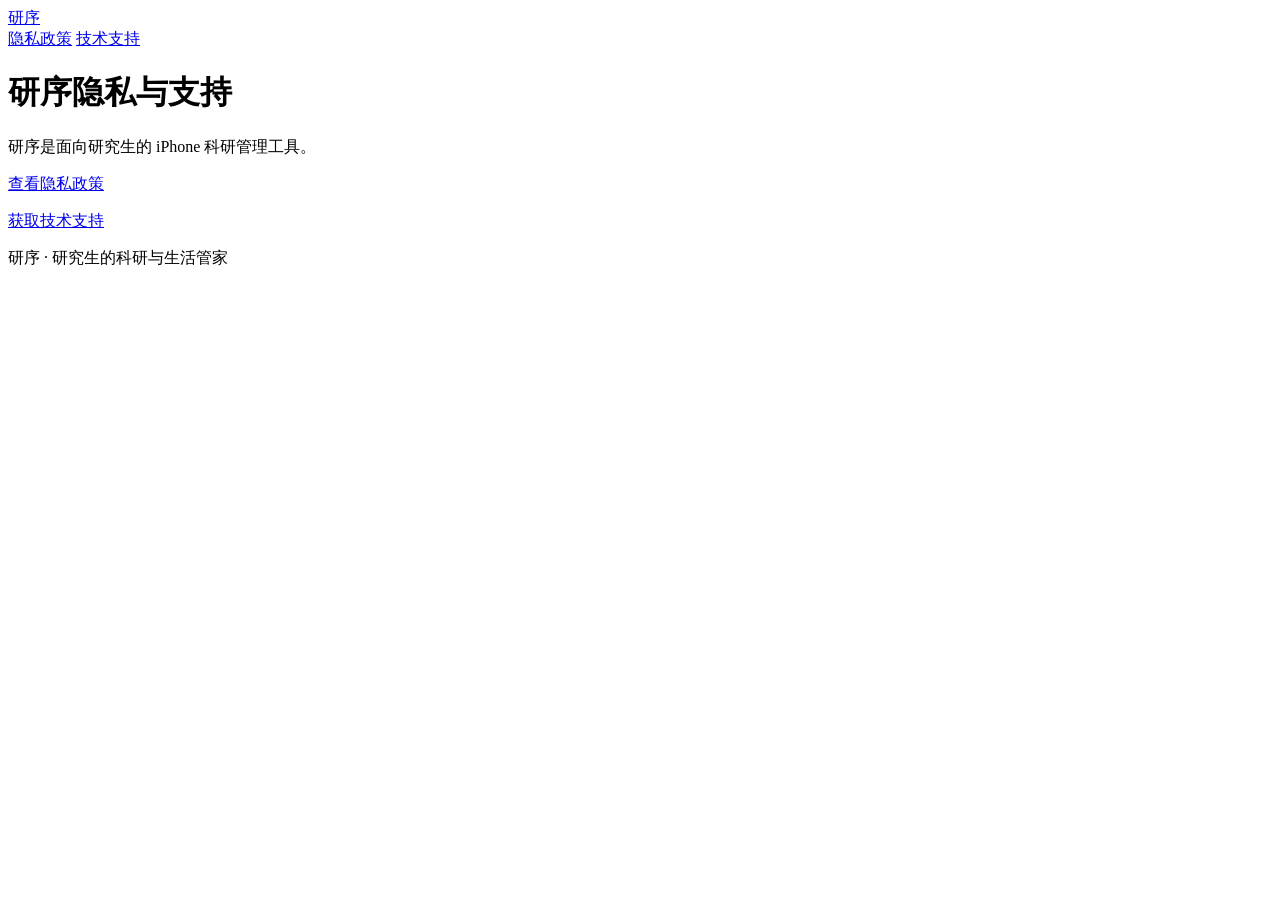
==== index.html @ a757e45b "Publish Yanxu support and privacy pages" ====
<!doctype html>
<html lang="zh-Hans">
<head>
  <meta charset="utf-8">
  <meta name="viewport" content="width=device-width, initial-scale=1">
  <meta name="description" content="研序 iPhone App 的隐私政策与技术支持">
  <title>研序隐私与支持 · 研序</title>
  <link rel="stylesheet" href="/yanxu-support/style.css">
</head>
<body>
  <header><a class="brand" href="/yanxu-support/">研序</a><nav aria-label="页面导航"><a href="/yanxu-support/privacy/">隐私政策</a> <a href="/yanxu-support/support/">技术支持</a></nav></header>
  <main><h1>研序隐私与支持</h1>
  
    <p>研序是面向研究生的 iPhone 科研管理工具。</p>
    <p><a href="/yanxu-support/privacy/">查看隐私政策</a></p>
    <p><a href="/yanxu-support/support/">获取技术支持</a></p>
    
  </main>
  <footer>研序 · 研究生的科研与生活管家</footer>
</body>
</html>
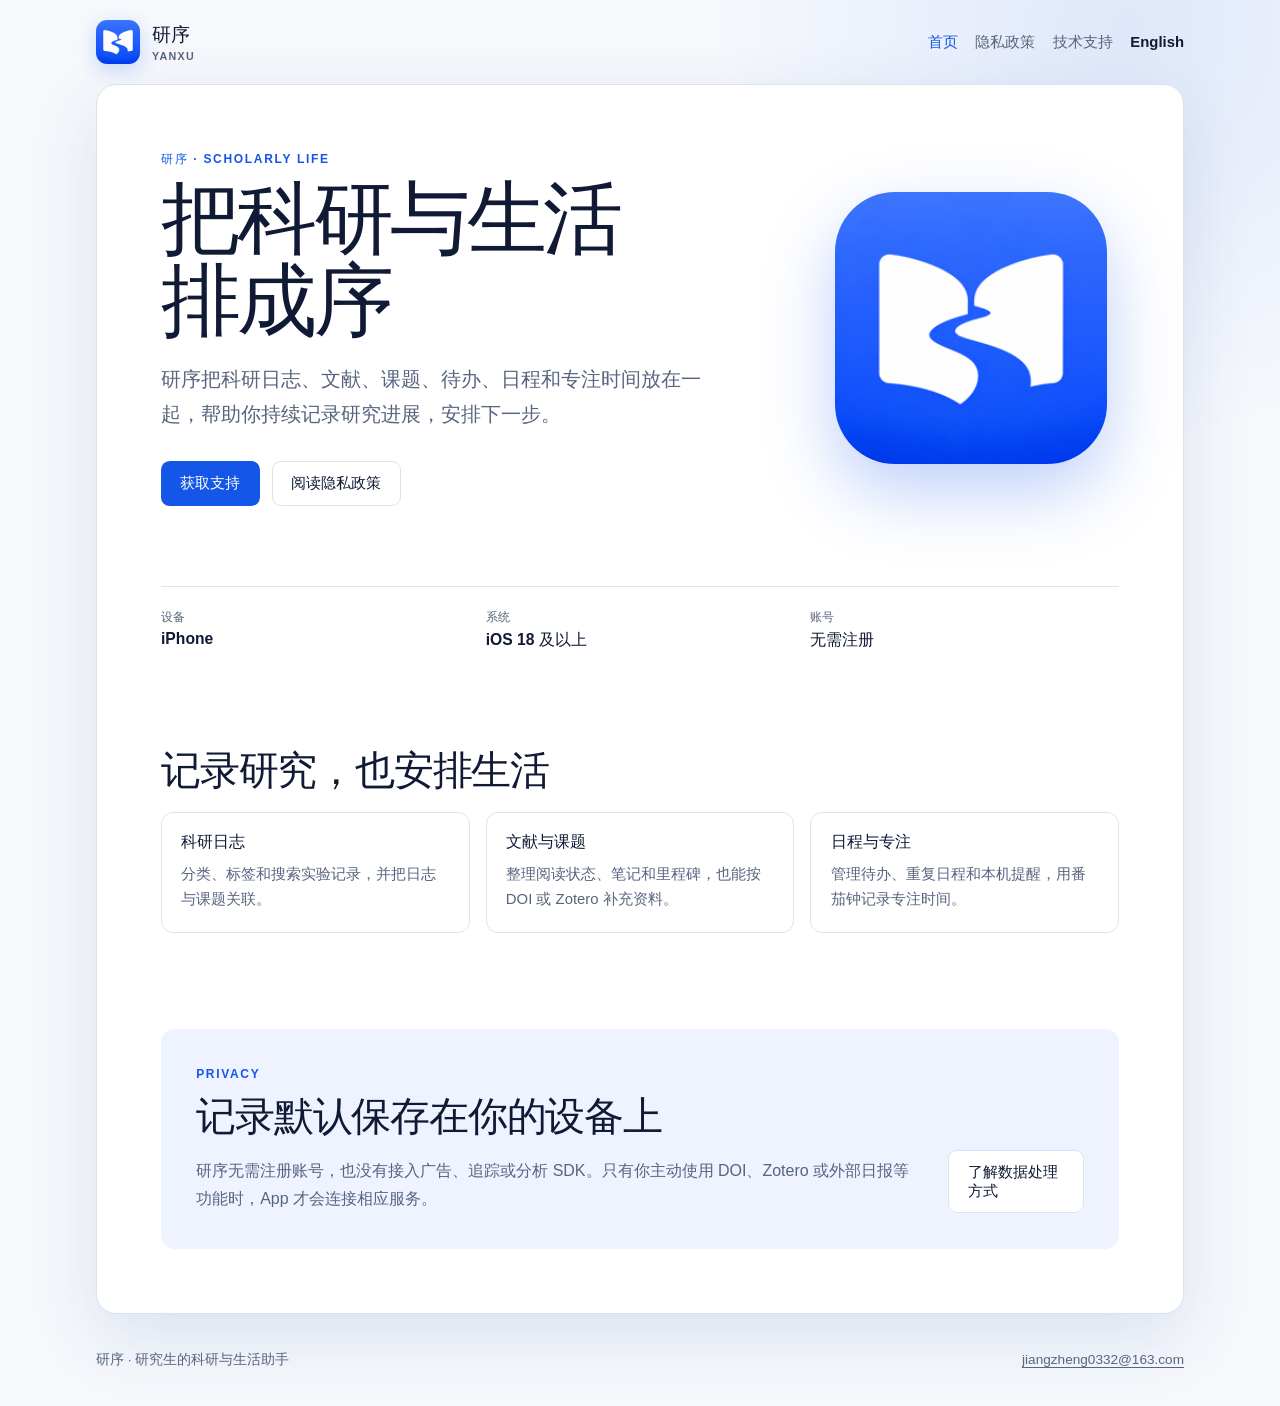
==== commit 5ee9e203: "Publish refreshed support and privacy pages" ====
--- a/index.html
+++ b/index.html
@@ -3,19 +3,65 @@
 <head>
   <meta charset="utf-8">
   <meta name="viewport" content="width=device-width, initial-scale=1">
-  <meta name="description" content="研序 iPhone App 的隐私政策与技术支持">
-  <title>研序隐私与支持 · 研序</title>
-  <link rel="stylesheet" href="/yanxu-support/style.css">
+  <meta name="description" content="研序是一款面向研究生的 iPhone 科研记录、文献与时间管理 App。">
+  <meta name="theme-color" content="#1456e8">
+  <title>把科研与生活排成序 · 研序</title>
+  <link rel="stylesheet" href="/style.css">
+  <link rel="icon" href="/icon.png" type="image/png">
+  <link rel="apple-touch-icon" href="/icon.png">
 </head>
 <body>
-  <header><a class="brand" href="/yanxu-support/">研序</a><nav aria-label="页面导航"><a href="/yanxu-support/privacy/">隐私政策</a> <a href="/yanxu-support/support/">技术支持</a></nav></header>
-  <main><h1>研序隐私与支持</h1>
-  
-    <p>研序是面向研究生的 iPhone 科研管理工具。</p>
-    <p><a href="/yanxu-support/privacy/">查看隐私政策</a></p>
-    <p><a href="/yanxu-support/support/">获取技术支持</a></p>
-    
+  <a class="skip-link" href="#content">Skip to content</a>
+  <header class="site-header">
+    <a class="brand" href="./" aria-label="Yanxu home">
+      <img src="/icon.png" width="44" height="44" alt="">
+      <span>研序 <small>Yanxu</small></span>
+    </a>
+    <nav aria-label="Primary navigation">
+      <a href="./" aria-current=page>首页</a> <a href="privacy/">隐私政策</a> <a href="support/">技术支持</a>
+      <a class="language" href="/en/support/">English</a>
+    </nav>
+  </header>
+  <main>
+    <div id="content" class="content">
+      <section class="hero">
+      <div>
+        <p class="eyebrow">研序 · Scholarly Life</p>
+        <h1>把科研与生活<br>排成序</h1>
+        <p class="lead">研序把科研日志、文献、课题、待办、日程和专注时间放在一起，帮助你持续记录研究进展，安排下一步。</p>
+        <div class="actions">
+          <a class="button primary" href="/support/">获取支持</a>
+          <a class="button secondary" href="/privacy/">阅读隐私政策</a>
+        </div>
+      </div>
+      <img class="app-icon" src="/icon.png" width="280" height="280" alt="研序 App 图标">
+    </section>
+    <section class="facts" aria-label="应用信息">
+      <div><span>设备</span><strong>iPhone</strong></div>
+      <div><span>系统</span><strong>iOS 18 及以上</strong></div>
+      <div><span>账号</span><strong>无需注册</strong></div>
+    </section>
+    <section class="section">
+      <h2>记录研究，也安排生活</h2>
+      <div class="feature-grid">
+        <article><h3>科研日志</h3><p>分类、标签和搜索实验记录，并把日志与课题关联。</p></article>
+        <article><h3>文献与课题</h3><p>整理阅读状态、笔记和里程碑，也能按 DOI 或 Zotero 补充资料。</p></article>
+        <article><h3>日程与专注</h3><p>管理待办、重复日程和本机提醒，用番茄钟记录专注时间。</p></article>
+      </div>
+    </section>
+    <section class="notice">
+      <div>
+        <p class="eyebrow">PRIVACY</p>
+        <h2>记录默认保存在你的设备上</h2>
+        <p>研序无需注册账号，也没有接入广告、追踪或分析 SDK。只有你主动使用 DOI、Zotero 或外部日报等功能时，App 才会连接相应服务。</p>
+      </div>
+      <a class="button secondary" href="/privacy/">了解数据处理方式</a>
+    </section>
+    </div>
   </main>
-  <footer>研序 · 研究生的科研与生活管家</footer>
+  <footer>
+    <span>研序 · 研究生的科研与生活助手</span>
+    <a href="mailto:jiangzheng0332@163.com">jiangzheng0332@163.com</a>
+  </footer>
 </body>
 </html>
--- a/style.css
+++ b/style.css
@@ -0,0 +1,220 @@
+:root {
+  color-scheme: light dark;
+  --page: #f6f8fc;
+  --surface: #ffffff;
+  --surface-muted: #eef3ff;
+  --text: #101a35;
+  --muted: #58657f;
+  --accent: #1456e8;
+  --accent-deep: #0d3eb5;
+  --line: #dbe2ef;
+  --shadow: 0 24px 70px rgb(35 69 140 / 12%);
+  font-family: -apple-system, BlinkMacSystemFont, "PingFang SC", "Noto Sans SC", sans-serif;
+  font-synthesis: none;
+}
+* { box-sizing: border-box; }
+html { scroll-behavior: smooth; }
+body {
+  margin: 0;
+  background:
+    radial-gradient(circle at 88% 2%, rgb(20 86 232 / 10%), transparent 26rem),
+    var(--page);
+  color: var(--text);
+}
+a { color: var(--accent); text-underline-offset: 0.22em; }
+a:focus-visible, summary:focus-visible { outline: 3px solid rgb(20 86 232 / 35%); outline-offset: 4px; }
+img { display: block; max-width: 100%; }
+.skip-link {
+  position: fixed;
+  top: 0.75rem;
+  left: 0.75rem;
+  z-index: 10;
+  padding: 0.7rem 1rem;
+  border-radius: 0.5rem;
+  background: var(--text);
+  color: var(--surface);
+  transform: translateY(-160%);
+}
+.skip-link:focus { transform: translateY(0); }
+.site-header, main, footer { width: min(100% - 2rem, 68rem); margin-inline: auto; }
+.site-header {
+  min-height: 5.25rem;
+  display: flex;
+  align-items: center;
+  justify-content: space-between;
+  gap: 1rem;
+}
+.brand {
+  display: inline-flex;
+  align-items: center;
+  gap: 0.75rem;
+  color: var(--text);
+  font-size: 1.2rem;
+  font-weight: 750;
+  text-decoration: none;
+}
+.brand img { width: 2.75rem; height: 2.75rem; border-radius: 0.7rem; box-shadow: 0 6px 20px rgb(20 86 232 / 20%); }
+.brand small { display: block; margin-top: 0.12rem; color: var(--muted); font-size: 0.67rem; font-weight: 600; letter-spacing: 0.12em; text-transform: uppercase; }
+nav { display: flex; align-items: center; flex-wrap: wrap; justify-content: flex-end; gap: 0.25rem 1.1rem; }
+nav a {
+  color: var(--muted);
+  font-size: 0.93rem;
+  font-weight: 650;
+  text-decoration: none;
+}
+nav a:hover, nav a[aria-current="page"] { color: var(--accent); }
+nav .language { color: var(--text); }
+main {
+  min-height: calc(100vh - 11rem);
+  overflow: hidden;
+  border: 1px solid var(--line);
+  border-radius: 1.25rem;
+  background: var(--surface);
+  box-shadow: var(--shadow);
+}
+.content { padding: clamp(1.4rem, 5vw, 4.5rem); }
+.hero {
+  display: grid;
+  grid-template-columns: minmax(0, 1.45fr) minmax(12rem, 0.75fr);
+  align-items: center;
+  gap: clamp(2rem, 7vw, 6rem);
+}
+.hero h1 {
+  max-width: 12ch;
+  margin: 0.45rem 0 1.2rem;
+  font-size: clamp(2.7rem, 7vw, 5rem);
+  letter-spacing: -0.045em;
+  line-height: 1.03;
+}
+.app-icon {
+  justify-self: center;
+  width: min(100%, 17rem);
+  height: auto;
+  border-radius: 22%;
+  box-shadow: 0 28px 70px rgb(20 86 232 / 28%);
+}
+.eyebrow {
+  margin: 0;
+  color: var(--accent);
+  font-size: 0.75rem;
+  font-weight: 750;
+  letter-spacing: 0.14em;
+  text-transform: uppercase;
+}
+.lead { max-width: 43rem; color: var(--muted); font-size: clamp(1.05rem, 2vw, 1.25rem); line-height: 1.75; }
+.actions { display: flex; flex-wrap: wrap; gap: 0.75rem; margin-top: 1.8rem; }
+.button {
+  display: inline-flex;
+  min-height: 2.85rem;
+  align-items: center;
+  justify-content: center;
+  padding: 0.72rem 1.15rem;
+  border: 1px solid transparent;
+  border-radius: 0.55rem;
+  font-size: 0.94rem;
+  font-weight: 700;
+  text-decoration: none;
+}
+.button.primary { background: var(--accent); color: #fff; }
+.button.primary:hover { background: var(--accent-deep); }
+.button.secondary { border-color: var(--line); background: var(--surface); color: var(--text); }
+.button.secondary:hover { border-color: var(--accent); color: var(--accent); }
+.facts {
+  display: grid;
+  grid-template-columns: repeat(3, 1fr);
+  gap: 1rem;
+  margin-top: clamp(2.5rem, 7vw, 5rem);
+  padding-top: 1.35rem;
+  border-top: 1px solid var(--line);
+}
+.facts div { display: flex; flex-direction: column; gap: 0.28rem; }
+.facts span { color: var(--muted); font-size: 0.78rem; }
+.facts strong { font-size: 0.98rem; }
+.section { margin-top: clamp(3rem, 8vw, 6rem); }
+.section h2, .notice h2, .contact-card h2 {
+  margin: 0.45rem 0 1.1rem;
+  font-size: clamp(1.65rem, 4vw, 2.5rem);
+  letter-spacing: -0.03em;
+  line-height: 1.18;
+}
+.feature-grid {
+  display: grid;
+  grid-template-columns: repeat(3, minmax(0, 1fr));
+  gap: 1rem;
+}
+.feature-grid article { padding: 1.2rem; border: 1px solid var(--line); border-radius: 0.75rem; background: var(--surface); }
+.feature-grid h3 { margin: 0 0 0.55rem; font-size: 1rem; }
+.feature-grid p { margin: 0; color: var(--muted); font-size: 0.93rem; line-height: 1.7; }
+.notice {
+  display: flex;
+  align-items: end;
+  justify-content: space-between;
+  gap: 2rem;
+  margin-top: clamp(3rem, 8vw, 6rem);
+  padding: clamp(1.4rem, 4vw, 2.2rem);
+  border-radius: 0.85rem;
+  background: var(--surface-muted);
+}
+.notice div { max-width: 45rem; }
+.notice p:last-child { margin: 0; color: var(--muted); line-height: 1.75; }
+h1 { font-size: clamp(2.3rem, 6vw, 4.2rem); letter-spacing: -0.045em; line-height: 1.08; margin: 0 0 1.5rem; }
+h2 { font-size: 1.28rem; margin: 2rem 0 0.65rem; }
+p, li { font-size: 1rem; line-height: 1.8; overflow-wrap: anywhere; }
+p { margin: 0 0 0.9rem; }
+ul { margin: 0.4rem 0 1rem; padding-left: 1.3rem; }
+.muted, footer { color: var(--muted); }
+.contact-card {
+  display: flex;
+  align-items: end;
+  justify-content: space-between;
+  gap: 2rem;
+  margin: 1.5rem 0 1rem;
+  padding: clamp(1.25rem, 4vw, 2rem);
+  border: 1px solid var(--line);
+  border-radius: 0.85rem;
+  background: var(--surface-muted);
+}
+.contact-card p { max-width: 43rem; margin: 0; color: var(--muted); }
+.contact-email { font-size: clamp(1rem, 3vw, 1.3rem); font-weight: 700; }
+.faq { margin-top: 3rem; }
+.faq h2 { margin-top: 0; }
+details { border-top: 1px solid var(--line); }
+details:last-child { border-bottom: 1px solid var(--line); }
+summary { cursor: pointer; padding: 1.1rem 0; font-weight: 700; }
+details p { margin: 0; padding: 0 0 1.2rem; color: var(--muted); }
+footer {
+  min-height: 5.75rem;
+  display: flex;
+  align-items: center;
+  justify-content: space-between;
+  gap: 1rem;
+  font-size: 0.85rem;
+}
+footer a { color: inherit; }
+@media (max-width: 720px) {
+  .site-header { align-items: flex-start; flex-direction: column; padding-block: 1rem; }
+  nav { max-width: none; justify-content: flex-start; gap: 0.5rem 0.85rem; }
+  .hero { grid-template-columns: 1fr; }
+  .app-icon { justify-self: start; width: min(42vw, 9rem); }
+  .hero h1 { max-width: 10ch; }
+  .facts, .feature-grid { grid-template-columns: 1fr; }
+  .facts { gap: 0.8rem; }
+  .facts div { flex-direction: row; justify-content: space-between; }
+  .notice, .contact-card, footer { align-items: flex-start; flex-direction: column; }
+  .content { padding: 1.35rem; }
+}
+@media (prefers-color-scheme: dark) {
+  :root {
+    --page: #0c1222;
+    --surface: #121a2c;
+    --surface-muted: #17233c;
+    --text: #f2f5ff;
+    --muted: #b4bfd4;
+    --accent: #7095ff;
+    --accent-deep: #9bb4ff;
+    --line: #2b3852;
+    --shadow: 0 24px 70px rgb(0 0 0 / 28%);
+  }
+  .button.primary { color: #071127; }
+  .button.primary:hover { color: #071127; }
+}
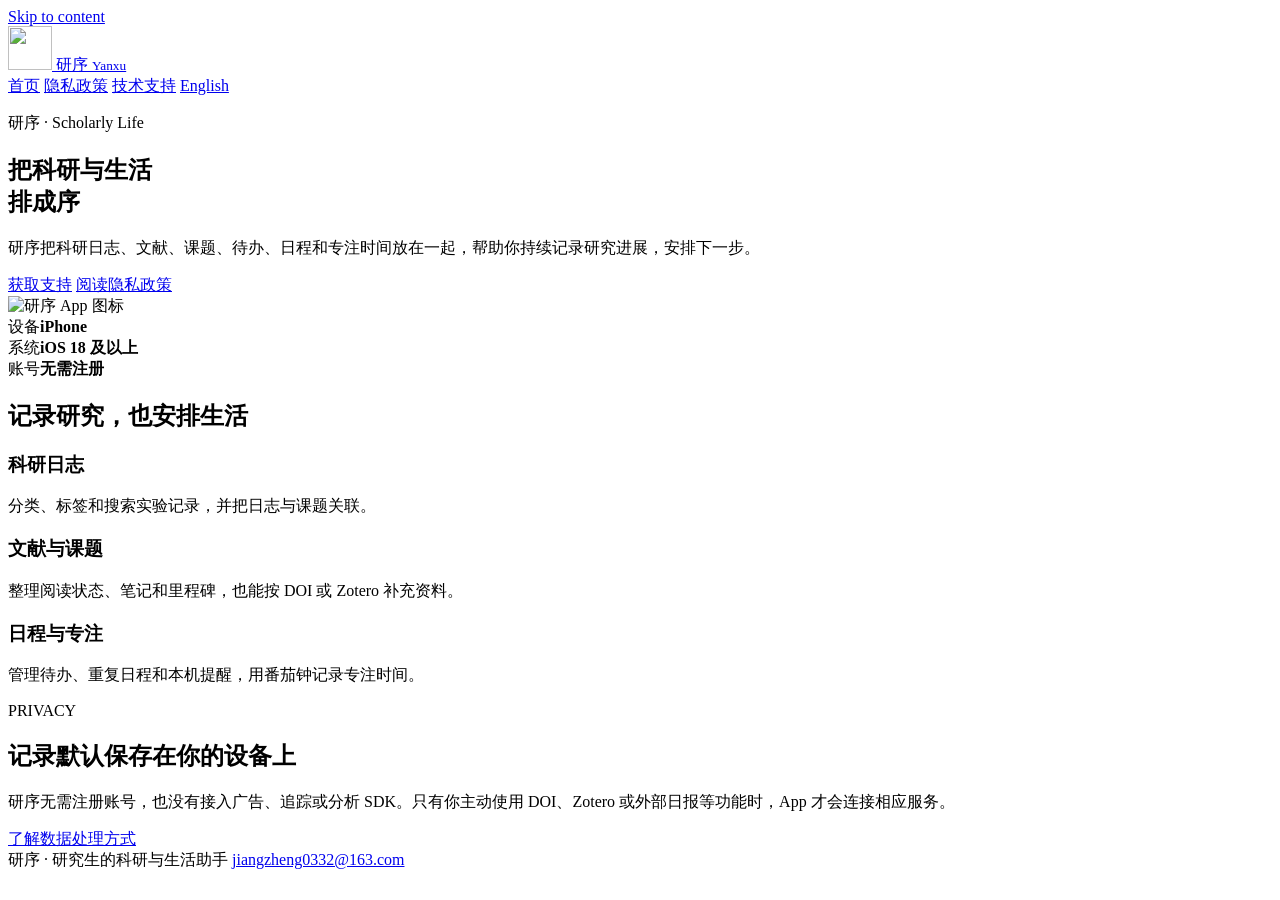
==== commit 95ed1032: "Fix GitHub Pages base paths" ====
--- a/index.html
+++ b/index.html
@@ -6,20 +6,20 @@
   <meta name="description" content="研序是一款面向研究生的 iPhone 科研记录、文献与时间管理 App。">
   <meta name="theme-color" content="#1456e8">
   <title>把科研与生活排成序 · 研序</title>
-  <link rel="stylesheet" href="/style.css">
-  <link rel="icon" href="/icon.png" type="image/png">
-  <link rel="apple-touch-icon" href="/icon.png">
+  <link rel="stylesheet" href="/yanxu-support/style.css">
+  <link rel="icon" href="/yanxu-support/icon.png" type="image/png">
+  <link rel="apple-touch-icon" href="/yanxu-support/icon.png">
 </head>
 <body>
   <a class="skip-link" href="#content">Skip to content</a>
   <header class="site-header">
-    <a class="brand" href="./" aria-label="Yanxu home">
-      <img src="/icon.png" width="44" height="44" alt="">
+    <a class="brand" href="/yanxu-support/" aria-label="Yanxu home">
+      <img src="/yanxu-support/icon.png" width="44" height="44" alt="">
       <span>研序 <small>Yanxu</small></span>
     </a>
     <nav aria-label="Primary navigation">
-      <a href="./" aria-current=page>首页</a> <a href="privacy/">隐私政策</a> <a href="support/">技术支持</a>
-      <a class="language" href="/en/support/">English</a>
+      <a href="/yanxu-support/" aria-current=page>首页</a> <a href="/yanxu-support/privacy/">隐私政策</a> <a href="/yanxu-support/support/">技术支持</a>
+      <a class="language" href="/yanxu-support/en/support/">English</a>
     </nav>
   </header>
   <main>
@@ -30,11 +30,11 @@
         <h1>把科研与生活<br>排成序</h1>
         <p class="lead">研序把科研日志、文献、课题、待办、日程和专注时间放在一起，帮助你持续记录研究进展，安排下一步。</p>
         <div class="actions">
-          <a class="button primary" href="/support/">获取支持</a>
-          <a class="button secondary" href="/privacy/">阅读隐私政策</a>
+          <a class="button primary" href="{url('support/')}">获取支持</a>
+          <a class="button secondary" href="{url('privacy/')}">阅读隐私政策</a>
         </div>
       </div>
-      <img class="app-icon" src="/icon.png" width="280" height="280" alt="研序 App 图标">
+      <img class="app-icon" src="{url('icon.png')}" width="280" height="280" alt="研序 App 图标">
     </section>
     <section class="facts" aria-label="应用信息">
       <div><span>设备</span><strong>iPhone</strong></div>
@@ -55,7 +55,7 @@
         <h2>记录默认保存在你的设备上</h2>
         <p>研序无需注册账号，也没有接入广告、追踪或分析 SDK。只有你主动使用 DOI、Zotero 或外部日报等功能时，App 才会连接相应服务。</p>
       </div>
-      <a class="button secondary" href="/privacy/">了解数据处理方式</a>
+      <a class="button secondary" href="{url('privacy/')}">了解数据处理方式</a>
     </section>
     </div>
   </main>
